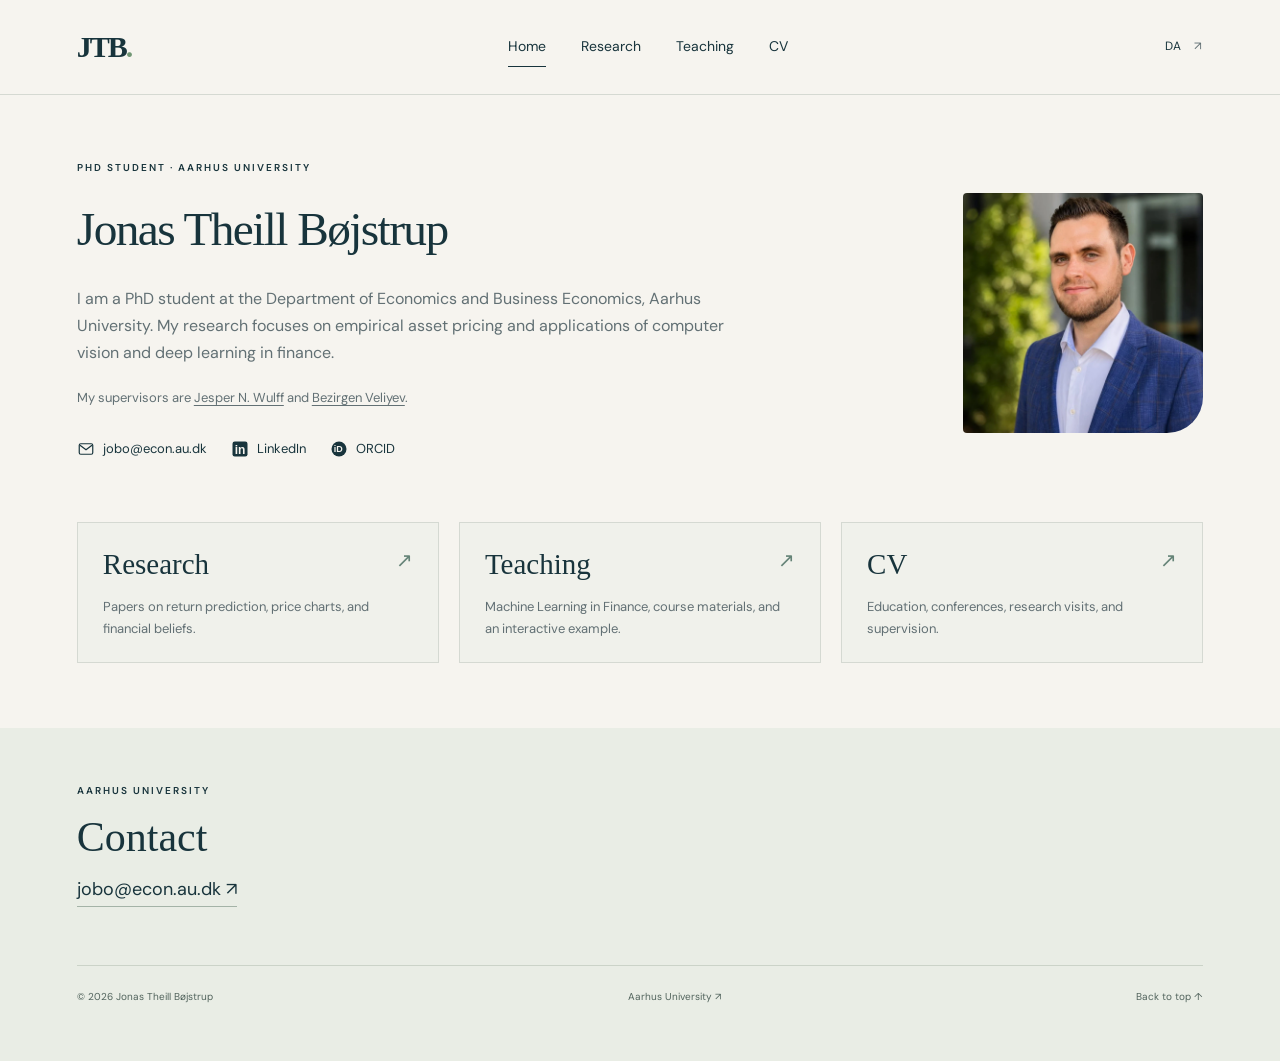
==== index.html @ a71ababf "Place profile links and icons beside homepage email" ====
<!doctype html><html lang="en"><head><meta charset="utf-8"><meta name="viewport" content="width=device-width,initial-scale=1"><title>Home — Jonas Theill Bøjstrup</title><meta name="description" content="Jonas Theill Bøjstrup — PhD student at Aarhus University. Empirical asset pricing, computer vision, and artificial intelligence."><meta name="theme-color" content="#142f38"><meta property="og:title" content="Jonas Theill Bøjstrup · Home"><meta property="og:description" content="Jonas Theill Bøjstrup — PhD student at Aarhus University. Empirical asset pricing, computer vision, and artificial intelligence."><meta property="og:image" content="https://theill95.github.io/assets/portrait.webp"><meta property="og:type" content="website"><link rel="canonical" href="https://theill95.github.io/index.html"><link rel="alternate" hreflang="en" href="https://theill95.github.io/index.html"><link rel="alternate" hreflang="da" href="https://theill95.github.io/da/index.html"><link rel="icon" href="assets/favicon.svg" type="image/svg+xml"><link rel="stylesheet" href="assets/style.css"><script src="assets/site.js" defer></script></head><body id="top"><a class="skip" href="#main">Skip to content</a><header class="header"><a class="wordmark" href="index.html" aria-label="Jonas Theill Bøjstrup, home">JTB<span class="wordmark-dot">.</span></a><nav aria-label="Main navigation"><a class="active" href="index.html">Home</a><a class="" href="research.html">Research</a><a class="" href="teaching.html">Teaching</a><a class="" href="cv.html">CV</a></nav><a class="language" href="da/index.html" lang="da" aria-label="Læs på dansk">DA <span>↗</span></a></header><main id="main"><section class="hero home-hero"><div class="hero-copy"><span class="eyebrow">PhD student · Aarhus University</span><h1 class="person-name">Jonas Theill Bøjstrup</h1><p class="hero-description">I am a PhD student at the Department of Economics and Business Economics, Aarhus University. My research focuses on empirical asset pricing and applications of computer vision and deep learning in finance.</p><p class="home-supervisors">My supervisors are <a class="" href="https://jespernwulff.github.io/">Jesper N. Wulff</a> and <a class="" href="https://sites.google.com/site/bezirgenveliyev/">Bezirgen Veliyev</a>.</p><div class="profile-links" aria-label="Contact and profiles"><a href="mailto:jobo@econ.au.dk"><svg viewBox="0 0 24 24" aria-hidden="true" focusable="false"><rect x="3" y="5" width="18" height="14" rx="2" fill="none" stroke="currentColor" stroke-width="1.6"/><path d="m4 7 8 6 8-6" fill="none" stroke="currentColor" stroke-width="1.6"/></svg><span>jobo@econ.au.dk</span></a><a href="https://www.linkedin.com/in/jonas-theill-b%C3%B8jstrup-bb6993201/"><svg viewBox="0 0 24 24" aria-hidden="true" focusable="false"><rect x="2" y="2" width="20" height="20" rx="3" fill="currentColor"/><text x="5" y="18" fill="#f6f4ef" font-family="Arial,sans-serif" font-size="16" font-weight="bold">in</text></svg><span>LinkedIn</span></a><a href="https://orcid.org/0009-0007-3066-4237"><svg viewBox="0 0 24 24" aria-hidden="true" focusable="false"><circle cx="12" cy="12" r="10" fill="currentColor"/><text x="5" y="16" fill="#f6f4ef" font-family="Arial,sans-serif" font-size="12" font-weight="bold">iD</text></svg><span>ORCID</span></a></div></div><div class="portrait-wrap"><img src="assets/portrait.webp" alt="Jonas Theill Bøjstrup" width="1000" height="1000" fetchpriority="high"></div></section><section class="home-links" aria-label="More about my work"><a class="home-card" href="research.html"><h2>Research<span aria-hidden="true">↗</span></h2><p>Papers on return prediction, price charts, and financial beliefs.</p></a><a class="home-card" href="teaching.html"><h2>Teaching<span aria-hidden="true">↗</span></h2><p>Machine Learning in Finance, course materials, and an interactive example.</p></a><a class="home-card" href="cv.html"><h2>CV<span aria-hidden="true">↗</span></h2><p>Education, conferences, research visits, and supervision.</p></a></section></main><footer><div><span class="eyebrow">Aarhus University</span><h2>Contact</h2><a class="contact-link" href="mailto:jobo@econ.au.dk">jobo@econ.au.dk ↗</a></div><div class="footer-bottom"><span>© 2026 Jonas Theill Bøjstrup</span><div><a class="" href="https://www.au.dk/en/show/person/jobo%40econ.au.dk">Aarhus University ↗</a></div><a href="#top">Back to top ↑</a></div></footer><div id="notice" role="status" aria-live="polite"></div></body></html>
---- assets/style.css ----
@import url('https://fonts.googleapis.com/css2?family=DM+Sans:wght@400;500;600;700&family=Manrope:wght@400;500;600;700&display=swap');
:root{--ink:#18343c;--paper:#f6f4ef;--muted:#627074;--line:#d5d9d2;--accent:#bdd5b1}*{box-sizing:border-box}html{scroll-behavior:smooth;scroll-padding-top:30px}body{margin:0;background:var(--paper);color:var(--ink);font-family:'DM Sans',Arial,sans-serif;font-size:16px;line-height:1.65}a{color:inherit;text-decoration:none}button{font:inherit;color:inherit;cursor:pointer}a,button{touch-action:manipulation}a:focus-visible,button:focus-visible{outline:3px solid #9b642e;outline-offset:6px}a:hover{text-decoration:underline;text-underline-offset:5px}.header{max-width:1440px;margin:auto;padding:27px 6%;display:flex;align-items:center;justify-content:space-between;border-bottom:1px solid var(--line)}.wordmark{font:bold 30px Georgia;letter-spacing:-2px}.wordmark-dot{color:#719674}.header nav{display:flex;gap:35px;font-size:14px}.header nav a{padding:8px 0}.header nav .active{border-bottom:1px solid var(--ink)}.language{font-size:12px;letter-spacing:1px}.language span{margin-left:8px;color:var(--muted)}main{max-width:1440px;margin:auto}.hero{padding:65px 6% 70px;display:grid;grid-template-columns:1.1fr 1fr;gap:7%;align-items:center}.eyebrow{text-transform:uppercase;letter-spacing:2px;font-size:10px;font-weight:600;display:block}.dot{display:inline-block;width:6px;height:6px;background:#799679;border-radius:50%;margin:0 8px 1px 0}h1,h2,h3,p{margin-top:0}h1,h2{font-weight:400}h1{font-family:Georgia,serif;font-size:clamp(54px,6.2vw,89px);line-height:1.05;letter-spacing:-4px;margin:25px 0 29px}h1 em,h2 em{font-weight:400}h1 em{color:#658477}.hero-lead{font-size:23px;line-height:1.4;letter-spacing:-.5px;margin-bottom:20px}.hero-description{font-size:14px;color:var(--muted);max-width:390px;line-height:1.8}.hero-actions{display:flex;gap:26px;align-items:center;margin-top:30px}.button{display:inline-flex;align-items:center;justify-content:center;background:var(--ink);color:white;padding:13px 22px;font-size:12px;border:1px solid var(--ink);transition:background .2s}.button:hover{background:#33535b;text-decoration:none}.quiet-link{font-size:12px;border-bottom:1px solid var(--ink);padding-bottom:3px}.portrait-wrap{position:relative}.portrait-wrap img{display:block;width:100%;height:540px;object-fit:cover;object-position:52% center;border-radius:2px 2px 100px 2px}.portrait-caption{display:flex;justify-content:space-between;font-size:9px;text-transform:uppercase;letter-spacing:1.6px;margin-top:16px;color:var(--muted)}.discipline-band{border-top:1px solid var(--line);border-bottom:1px solid var(--line);margin:0 6%;padding:23px 0;display:flex;justify-content:space-between;gap:15px;text-transform:uppercase;letter-spacing:1.5px;font-size:10px}.discipline-band span+span:before{content:'·';margin-right:30px;color:#6f8e76}.section{padding:80px 6%}.section-heading{display:grid;grid-template-columns:1fr 2fr 1.25fr;gap:35px;align-items:start;margin-bottom:48px}.section-heading .eyebrow{padding-top:12px}.section-title{font:42px/1.15 Georgia;letter-spacing:-1.2px}.section-heading p{font-size:13px;color:var(--muted);padding-top:10px}.paper{display:grid;grid-template-columns:15% 1fr;gap:25px;border-top:1px solid var(--line);padding:35px 0 39px}.paper-number{font:italic 27px Georgia;color:#8b9b8b}.paper h2{font:32px/1.2 Georgia;letter-spacing:-.5px;max-width:770px;margin:13px 0}.subtitle{display:block;font-size:23px;margin-top:6px;letter-spacing:0}.authors{font-size:12px;color:var(--muted);margin:0 0 16px}.paper-summary{max-width:660px;font-size:14px;line-height:1.8;margin-bottom:20px}.paper-links{display:flex;align-items:center;gap:25px;font-size:11px;flex-wrap:wrap}.paper-links a{border-bottom:1px solid var(--line);padding-bottom:3px}.text-button{border:0;background:none;padding:0;font-size:11px;text-decoration:underline;text-underline-offset:4px}.status{color:var(--muted)}.teaching-feature{background:var(--ink);color:var(--paper);margin:0 6%;padding:60px;display:grid;grid-template-columns:1.2fr 1fr;gap:70px}.teaching-feature h2{font:46px/1.15 Georgia;letter-spacing:-1px;margin:22px 0}.teaching-feature p{font-size:14px;color:#c8d0ce;max-width:410px}.light{background:var(--accent);border-color:var(--accent);color:var(--ink);margin-top:12px}.light:hover{background:#d0e1c6}.course-art{border:1px solid #58716c;display:flex;flex-direction:column;justify-content:space-between;padding:28px;background:linear-gradient(145deg,#28464d,#18343c)}.course-art .mono{font:16px monospace;color:#bdd5b1}.course-art p{font:46px/1.12 Georgia;margin:25px 0;color:#edf0e8;letter-spacing:1px}.course-art em{color:var(--accent)}.art-caption{font-size:8px;letter-spacing:1.5px}.about-strip{margin:0 6%;padding:80px 0;display:grid;grid-template-columns:1fr 3fr;gap:35px}.about-strip h2{font:36px/1.2 Georgia}.about-strip p{font-size:14px;max-width:650px;color:var(--muted)}.about-strip p a{text-decoration:underline}.about-strip .eyebrow{padding-top:8px}footer{background:#e9ede5;padding:55px max(6%,calc((100vw - 1267px)/2));}footer h2{font:42px Georgia;margin:14px 0}.contact-link{font-size:18px;border-bottom:1px solid #a4b3a7;padding-bottom:5px}.footer-bottom{display:flex;justify-content:space-between;gap:25px;border-top:1px solid #cbd3c8;margin-top:60px;padding-top:23px;font-size:10px;color:#51635c}.footer-bottom div{display:flex;gap:24px}.page-intro{padding:75px 6% 45px}.page-intro h1{font-size:68px;max-width:1000px}.page-intro p{max-width:660px;color:var(--muted);font-size:17px}.research-list{padding-top:10px}.course-detail{margin:0 6%;padding:40px 0 65px;border-top:1px solid var(--line)}.course-detail h2{font:40px Georgia;margin:18px 0}.course-detail>p{max-width:720px}.course-items{display:grid;grid-template-columns:repeat(3,1fr);gap:40px;margin:40px 0}.course-items span{font:italic 25px Georgia;color:#839782}.course-items h3{font-size:17px;margin:12px 0}.course-items p{font-size:13px;color:var(--muted)}.cv-section{margin:0 6%;padding:35px 0;border-top:1px solid var(--line)}.cv-section>h2{font:32px Georgia;margin-bottom:30px}.cv-row{display:grid;grid-template-columns:23% 1fr;gap:30px;margin-bottom:25px}.cv-date{font-size:13px}.cv-date small{display:block;color:var(--muted);font-size:11px}.cv-row h3{font-weight:500;font-size:16px;margin-bottom:3px}.cv-row p,.supervisors{font-size:13px;color:var(--muted)}.supervisors a{text-decoration:underline}.cv-section .paper h2{font-size:24px}.cv-section .paper .subtitle{font-size:19px}.cv-section .paper{grid-template-columns:8% 1fr}.cv-section .paper-summary{display:none}.skip{position:absolute;top:-100px;left:15px;background:white;padding:10px;z-index:10}.skip:focus{top:10px}#notice{position:fixed;bottom:25px;left:50%;transform:translateX(-50%);background:var(--ink);color:white;padding:10px 20px;opacity:0;pointer-events:none;font-size:13px}#notice.show{opacity:1}
@media(min-width:1500px){.portrait-wrap img{height:570px}}@media(max-width:850px){.hero{gap:5%;padding-top:45px}h1{font-size:60px}.portrait-wrap img{height:480px}.hero-lead{font-size:20px}.discipline-band{flex-wrap:wrap;justify-content:flex-start;gap:16px 25px}.discipline-band span+span:before{display:none}.section-heading{grid-template-columns:1fr 2fr}.section-heading>p{grid-column:2}.section-heading{gap:10px 25px}.teaching-feature{padding:35px;gap:30px}.teaching-feature h2{font-size:36px}.course-art p{font-size:36px}.footer-bottom{flex-wrap:wrap}}
@media(max-width:600px){.header{padding:18px 6%;flex-wrap:wrap;gap:14px}.header nav{gap:19px;font-size:12px;order:3;width:100%;justify-content:space-between}.wordmark{font-size:26px}.hero{grid-template-columns:1fr;padding-top:32px;gap:35px}.hero h1{font-size:66px;margin:22px 0}.hero-lead br{display:block}.hero-lead{max-width:300px}.hero-lead br:after{content:' '}.hero-description{max-width:100%}.portrait-wrap img{height:auto;aspect-ratio:1.04;object-position:center}.hero-actions{gap:20px}.section{padding:50px 6%}.section-heading{display:block;margin-bottom:28px}.section-title{font-size:36px;margin:18px 0}.section-heading p{max-width:320px}.paper{grid-template-columns:30px 1fr;gap:13px;padding:28px 0}.paper h2{font-size:27px}.subtitle{font-size:20px}.paper-number{font-size:20px}.paper-links{gap:16px}.teaching-feature{grid-template-columns:1fr;padding:30px;gap:30px}.course-art{min-height:230px}.course-art p{font-size:36px}.about-strip{display:block;padding:50px 0}.about-strip h2{font-size:30px;margin-top:20px}.page-intro{padding-top:40px}.page-intro h1{font-size:49px;letter-spacing:-2px}.page-intro p{font-size:15px}.course-detail h2{font-size:32px}.course-items{grid-template-columns:1fr;gap:15px}.cv-row{grid-template-columns:1fr;gap:5px;margin-bottom:26px}.cv-date small{display:inline;margin-left:10px}.footer-bottom div{flex-wrap:wrap;gap:18px}footer h2{font-size:34px}.cv-section .paper{grid-template-columns:25px 1fr}.eyebrow{letter-spacing:1.3px}footer{padding-top:40px}.hero-lead{line-height:1.6}.hero-lead br{display:block}.hero-lead{max-width:100%}.hero-lead br{display:block}}
@media(prefers-reduced-motion:reduce){html{scroll-behavior:auto}*{transition:none!important}}@media print{body{background:white;font-size:10pt;color:black}.header,.hero-actions,footer,.paper-links,.skip,#notice{display:none}.page-intro{padding:0}.page-intro h1{font-size:32pt;letter-spacing:-1px}.cv-section{margin:0;padding:12px 0}.cv-row,.paper{break-inside:avoid}.cv-section>h2{font-size:18pt}.cv-row{margin-bottom:12px}.cv-intro p{font-size:10pt}.cv-section .paper{padding:12px 0}.page-intro em{color:black}}


/* Compact portrait and course material, October revision. */
.hero{grid-template-columns:minmax(0,1fr) 280px;gap:60px;padding-top:50px;padding-bottom:50px;max-width:1200px}
.portrait-wrap{width:280px;justify-self:end}.portrait-wrap img{width:280px;height:280px;border-radius:4px 4px 36px 4px}.portrait-caption{font-size:8px;letter-spacing:.8px}
.hero h1{font-size:clamp(48px,5vw,70px);letter-spacing:-2px}.hero-description{max-width:530px;font-size:17px;line-height:1.7}
.teaching-feature{display:block;padding:42px;background:#e9ede5;color:var(--ink)}.teaching-feature>div:first-child{max-width:760px}.teaching-feature h2{font-size:36px}.teaching-feature p{color:var(--muted);max-width:670px}.teaching-feature .light{background:var(--ink);color:white;border-color:var(--ink)}
.course-demo{margin-top:35px;padding-top:30px;border-top:1px solid var(--line);min-width:0}.course-demo h3{font:28px Georgia;margin:12px 0}.course-demo>p{font-size:14px;max-width:700px}.course-demo iframe{display:block;width:100%;height:460px;border:1px solid var(--line);background:white;border-radius:4px;margin:20px 0 14px}.course-demo>a{font-size:12px;text-decoration:underline;text-underline-offset:4px}
.page-intro h1{font-size:60px;letter-spacing:-2px}.page-intro{padding-top:50px}
@media(max-width:850px){.hero{gap:30px;grid-template-columns:minmax(0,1fr) 220px}.portrait-wrap,.portrait-wrap img{width:220px}.portrait-wrap img{height:220px}.hero h1{font-size:48px}.hero-description{font-size:15px}.portrait-caption{display:none}.course-demo iframe{height:390px}}
@media(max-width:600px){.hero{grid-template-columns:1fr;gap:25px}.portrait-wrap{justify-self:start}.portrait-wrap,.portrait-wrap img{width:180px}.portrait-wrap img{height:180px}.hero h1{font-size:48px}.teaching-feature{padding:24px}.teaching-feature h2{font-size:30px}.course-demo iframe{height:390px}.page-intro h1{font-size:46px}}

/* Short homepage with clear destinations. */
.home-hero{max-width:1440px;grid-template-columns:minmax(0,1fr) 240px;gap:50px;padding-top:65px;padding-bottom:55px}.home-hero .portrait-wrap,.home-hero .portrait-wrap img{width:240px}.home-hero .portrait-wrap img{height:240px}
.hero .person-name,.page-intro .person-name{font-size:clamp(30px,3.7vw,54px);letter-spacing:-1.6px;white-space:nowrap;font-style:normal;line-height:1.15}.home-hero .hero-description{font-size:16px;max-width:680px;margin-bottom:20px}.home-supervisors{font-size:13px;line-height:1.7;color:var(--muted);margin-bottom:22px}.home-supervisors a{text-decoration:underline;text-underline-offset:3px}
.home-links{display:grid;grid-template-columns:repeat(3,minmax(0,1fr));gap:20px;padding:0 6% 65px}.home-card{display:block;border:1px solid var(--line);padding:25px 25px 22px;background:#f0f1eb;transition:background .18s,border-color .18s}.home-card:hover{background:#e7ede1;border-color:#849984;text-decoration:none}.home-card h2{font:29px Georgia;display:flex;justify-content:space-between;gap:10px;margin:0 0 15px}.home-card h2 span{font:20px Arial;color:#658477}.home-card p{font-size:13px;line-height:1.7;color:var(--muted);margin:0}.paper h2 a:hover{color:#658477}.course-demo iframe{height:720px}
@media(max-width:1000px){.home-hero{grid-template-columns:minmax(0,1fr) 180px;gap:28px}.home-hero .portrait-wrap,.home-hero .portrait-wrap img{width:180px}.home-hero .portrait-wrap img{height:180px}.hero .person-name{font-size:clamp(28px,4vw,40px)}}
@media(max-width:850px){.home-links{gap:12px}.home-card{padding:20px}.home-card h2{font-size:25px}.course-demo iframe{height:1100px}}
@media(max-width:600px){.home-hero{grid-template-columns:1fr;padding-top:35px;gap:28px;padding-bottom:35px}.hero .person-name,.page-intro .person-name{font-size:clamp(23px,6.1vw,36px);letter-spacing:-.6px}.home-links{grid-template-columns:1fr;padding-bottom:40px}.home-card{padding:22px}.home-card h2{font-size:28px}.home-hero .hero-description{font-size:15px}.course-demo iframe{height:1140px}}

.profile-links{display:flex;flex-wrap:wrap;gap:8px 24px;margin-top:20px}.profile-links a{display:inline-flex;align-items:center;gap:8px;font-size:13px;min-height:36px}.profile-links svg{width:18px;height:18px;flex-shrink:0}.profile-links a:hover{color:#526f60;text-decoration:none}.profile-links a:hover span{text-decoration:underline;text-underline-offset:4px}@media(max-width:600px){.profile-links{gap:6px 18px}}
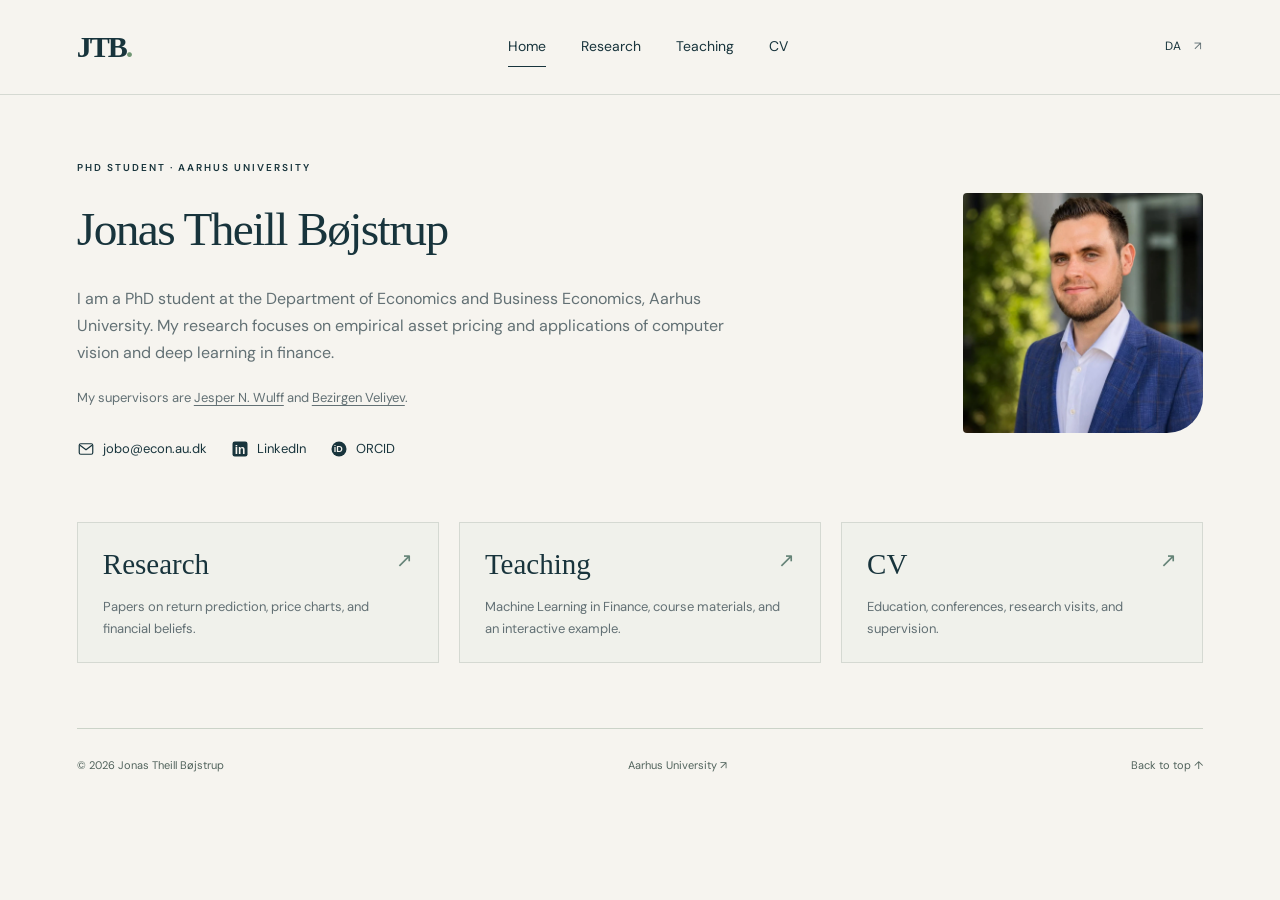
==== commit a3ad099e: "Replace large contact section with compact footer" ====
--- a/index.html
+++ b/index.html
@@ -1 +1 @@
-<!doctype html><html lang="en"><head><meta charset="utf-8"><meta name="viewport" content="width=device-width,initial-scale=1"><title>Home — Jonas Theill Bøjstrup</title><meta name="description" content="Jonas Theill Bøjstrup — PhD student at Aarhus University. Empirical asset pricing, computer vision, and artificial intelligence."><meta name="theme-color" content="#142f38"><meta property="og:title" content="Jonas Theill Bøjstrup · Home"><meta property="og:description" content="Jonas Theill Bøjstrup — PhD student at Aarhus University. Empirical asset pricing, computer vision, and artificial intelligence."><meta property="og:image" content="https://theill95.github.io/assets/portrait.webp"><meta property="og:type" content="website"><link rel="canonical" href="https://theill95.github.io/index.html"><link rel="alternate" hreflang="en" href="https://theill95.github.io/index.html"><link rel="alternate" hreflang="da" href="https://theill95.github.io/da/index.html"><link rel="icon" href="assets/favicon.svg" type="image/svg+xml"><link rel="stylesheet" href="assets/style.css"><script src="assets/site.js" defer></script></head><body id="top"><a class="skip" href="#main">Skip to content</a><header class="header"><a class="wordmark" href="index.html" aria-label="Jonas Theill Bøjstrup, home">JTB<span class="wordmark-dot">.</span></a><nav aria-label="Main navigation"><a class="active" href="index.html">Home</a><a class="" href="research.html">Research</a><a class="" href="teaching.html">Teaching</a><a class="" href="cv.html">CV</a></nav><a class="language" href="da/index.html" lang="da" aria-label="Læs på dansk">DA <span>↗</span></a></header><main id="main"><section class="hero home-hero"><div class="hero-copy"><span class="eyebrow">PhD student · Aarhus University</span><h1 class="person-name">Jonas Theill Bøjstrup</h1><p class="hero-description">I am a PhD student at the Department of Economics and Business Economics, Aarhus University. My research focuses on empirical asset pricing and applications of computer vision and deep learning in finance.</p><p class="home-supervisors">My supervisors are <a class="" href="https://jespernwulff.github.io/">Jesper N. Wulff</a> and <a class="" href="https://sites.google.com/site/bezirgenveliyev/">Bezirgen Veliyev</a>.</p><div class="profile-links" aria-label="Contact and profiles"><a href="mailto:jobo@econ.au.dk"><svg viewBox="0 0 24 24" aria-hidden="true" focusable="false"><rect x="3" y="5" width="18" height="14" rx="2" fill="none" stroke="currentColor" stroke-width="1.6"/><path d="m4 7 8 6 8-6" fill="none" stroke="currentColor" stroke-width="1.6"/></svg><span>jobo@econ.au.dk</span></a><a href="https://www.linkedin.com/in/jonas-theill-b%C3%B8jstrup-bb6993201/"><svg viewBox="0 0 24 24" aria-hidden="true" focusable="false"><rect x="2" y="2" width="20" height="20" rx="3" fill="currentColor"/><text x="5" y="18" fill="#f6f4ef" font-family="Arial,sans-serif" font-size="16" font-weight="bold">in</text></svg><span>LinkedIn</span></a><a href="https://orcid.org/0009-0007-3066-4237"><svg viewBox="0 0 24 24" aria-hidden="true" focusable="false"><circle cx="12" cy="12" r="10" fill="currentColor"/><text x="5" y="16" fill="#f6f4ef" font-family="Arial,sans-serif" font-size="12" font-weight="bold">iD</text></svg><span>ORCID</span></a></div></div><div class="portrait-wrap"><img src="assets/portrait.webp" alt="Jonas Theill Bøjstrup" width="1000" height="1000" fetchpriority="high"></div></section><section class="home-links" aria-label="More about my work"><a class="home-card" href="research.html"><h2>Research<span aria-hidden="true">↗</span></h2><p>Papers on return prediction, price charts, and financial beliefs.</p></a><a class="home-card" href="teaching.html"><h2>Teaching<span aria-hidden="true">↗</span></h2><p>Machine Learning in Finance, course materials, and an interactive example.</p></a><a class="home-card" href="cv.html"><h2>CV<span aria-hidden="true">↗</span></h2><p>Education, conferences, research visits, and supervision.</p></a></section></main><footer><div><span class="eyebrow">Aarhus University</span><h2>Contact</h2><a class="contact-link" href="mailto:jobo@econ.au.dk">jobo@econ.au.dk ↗</a></div><div class="footer-bottom"><span>© 2026 Jonas Theill Bøjstrup</span><div><a class="" href="https://www.au.dk/en/show/person/jobo%40econ.au.dk">Aarhus University ↗</a></div><a href="#top">Back to top ↑</a></div></footer><div id="notice" role="status" aria-live="polite"></div></body></html>+<!doctype html><html lang="en"><head><meta charset="utf-8"><meta name="viewport" content="width=device-width,initial-scale=1"><title>Home — Jonas Theill Bøjstrup</title><meta name="description" content="Jonas Theill Bøjstrup — PhD student at Aarhus University. Empirical asset pricing, computer vision, and artificial intelligence."><meta name="theme-color" content="#142f38"><meta property="og:title" content="Jonas Theill Bøjstrup · Home"><meta property="og:description" content="Jonas Theill Bøjstrup — PhD student at Aarhus University. Empirical asset pricing, computer vision, and artificial intelligence."><meta property="og:image" content="https://theill95.github.io/assets/portrait.webp"><meta property="og:type" content="website"><link rel="canonical" href="https://theill95.github.io/index.html"><link rel="alternate" hreflang="en" href="https://theill95.github.io/index.html"><link rel="alternate" hreflang="da" href="https://theill95.github.io/da/index.html"><link rel="icon" href="assets/favicon.svg" type="image/svg+xml"><link rel="stylesheet" href="assets/style.css?v=20261013-footer"><script src="assets/site.js" defer></script></head><body id="top"><a class="skip" href="#main">Skip to content</a><header class="header"><a class="wordmark" href="index.html" aria-label="Jonas Theill Bøjstrup, home">JTB<span class="wordmark-dot">.</span></a><nav aria-label="Main navigation"><a class="active" href="index.html">Home</a><a class="" href="research.html">Research</a><a class="" href="teaching.html">Teaching</a><a class="" href="cv.html">CV</a></nav><a class="language" href="da/index.html" lang="da" aria-label="Læs på dansk">DA <span>↗</span></a></header><main id="main"><section class="hero home-hero"><div class="hero-copy"><span class="eyebrow">PhD student · Aarhus University</span><h1 class="person-name">Jonas Theill Bøjstrup</h1><p class="hero-description">I am a PhD student at the Department of Economics and Business Economics, Aarhus University. My research focuses on empirical asset pricing and applications of computer vision and deep learning in finance.</p><p class="home-supervisors">My supervisors are <a class="" href="https://jespernwulff.github.io/">Jesper N. Wulff</a> and <a class="" href="https://sites.google.com/site/bezirgenveliyev/">Bezirgen Veliyev</a>.</p><div class="profile-links" aria-label="Contact and profiles"><a href="mailto:jobo@econ.au.dk"><svg width="18" height="18" viewBox="0 0 24 24" aria-hidden="true" focusable="false"><rect x="3" y="5" width="18" height="14" rx="2" fill="none" stroke="currentColor" stroke-width="1.6"/><path d="m4 7 8 6 8-6" fill="none" stroke="currentColor" stroke-width="1.6"/></svg><span>jobo@econ.au.dk</span></a><a href="https://www.linkedin.com/in/jonas-theill-b%C3%B8jstrup-bb6993201/"><svg width="18" height="18" viewBox="0 0 24 24" aria-hidden="true" focusable="false"><rect x="2" y="2" width="20" height="20" rx="3" fill="currentColor"/><text x="5" y="18" fill="#f6f4ef" font-family="Arial,sans-serif" font-size="16" font-weight="bold">in</text></svg><span>LinkedIn</span></a><a href="https://orcid.org/0009-0007-3066-4237"><svg width="18" height="18" viewBox="0 0 24 24" aria-hidden="true" focusable="false"><circle cx="12" cy="12" r="10" fill="currentColor"/><text x="5" y="16" fill="#f6f4ef" font-family="Arial,sans-serif" font-size="12" font-weight="bold">iD</text></svg><span>ORCID</span></a></div></div><div class="portrait-wrap"><img src="assets/portrait.webp" alt="Jonas Theill Bøjstrup" width="1000" height="1000" fetchpriority="high"></div></section><section class="home-links" aria-label="More about my work"><a class="home-card" href="research.html"><h2>Research<span aria-hidden="true">↗</span></h2><p>Papers on return prediction, price charts, and financial beliefs.</p></a><a class="home-card" href="teaching.html"><h2>Teaching<span aria-hidden="true">↗</span></h2><p>Machine Learning in Finance, course materials, and an interactive example.</p></a><a class="home-card" href="cv.html"><h2>CV<span aria-hidden="true">↗</span></h2><p>Education, conferences, research visits, and supervision.</p></a></section></main><footer class="compact-footer"><div class="footer-bottom"><span>© 2026 Jonas Theill Bøjstrup</span><div><a class="" href="https://www.au.dk/en/show/person/jobo%40econ.au.dk">Aarhus University ↗</a></div><a href="#top">Back to top ↑</a></div></footer><div id="notice" role="status" aria-live="polite"></div></body></html>
--- a/assets/style.css
+++ b/assets/style.css
@@ -24,3 +24,5 @@
 @media(max-width:600px){.home-hero{grid-template-columns:1fr;padding-top:35px;gap:28px;padding-bottom:35px}.hero .person-name,.page-intro .person-name{font-size:clamp(23px,6.1vw,36px);letter-spacing:-.6px}.home-links{grid-template-columns:1fr;padding-bottom:40px}.home-card{padding:22px}.home-card h2{font-size:28px}.home-hero .hero-description{font-size:15px}.course-demo iframe{height:1140px}}
 
 .profile-links{display:flex;flex-wrap:wrap;gap:8px 24px;margin-top:20px}.profile-links a{display:inline-flex;align-items:center;gap:8px;font-size:13px;min-height:36px}.profile-links svg{width:18px;height:18px;flex-shrink:0}.profile-links a:hover{color:#526f60;text-decoration:none}.profile-links a:hover span{text-decoration:underline;text-underline-offset:4px}@media(max-width:600px){.profile-links{gap:6px 18px}}
+
+footer.compact-footer{padding:0 max(6%,calc((100vw - 1267px)/2));background:transparent}.compact-footer .footer-bottom{margin-top:0;padding:22px 0 26px;font-size:11px;align-items:center}.compact-footer .footer-bottom a{display:inline-flex;align-items:center;min-height:28px}@media(max-width:600px){.compact-footer .footer-bottom{gap:10px 20px}.compact-footer .footer-bottom>span{width:100%}.compact-footer .footer-bottom>div{gap:8px 18px;flex-wrap:wrap}}
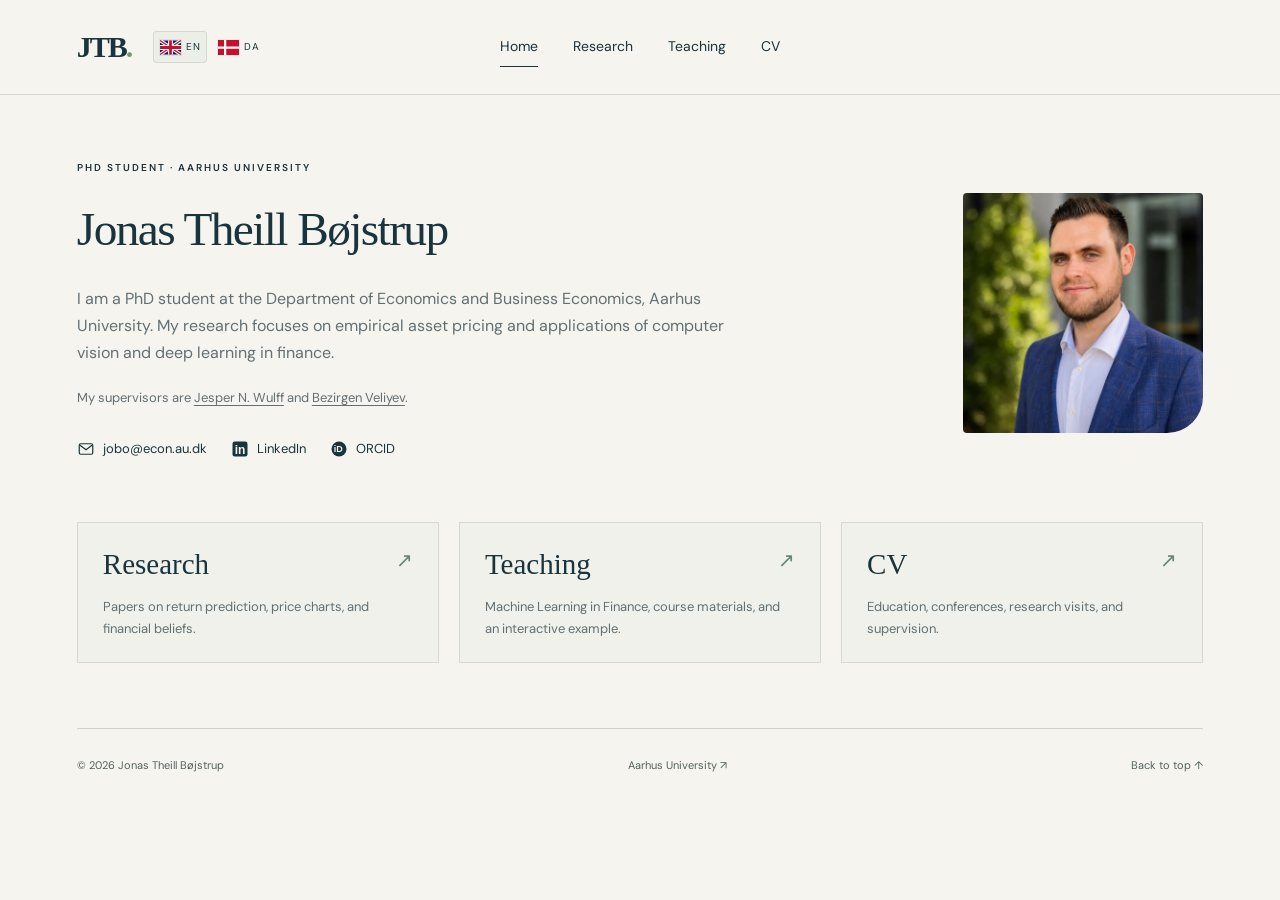
==== commit c2c1f99a: "Unify navigation underlines and add flag language selector" ====
--- a/index.html
+++ b/index.html
@@ -1 +1 @@
-<!doctype html><html lang="en"><head><meta charset="utf-8"><meta name="viewport" content="width=device-width,initial-scale=1"><title>Home — Jonas Theill Bøjstrup</title><meta name="description" content="Jonas Theill Bøjstrup — PhD student at Aarhus University. Empirical asset pricing, computer vision, and artificial intelligence."><meta name="theme-color" content="#142f38"><meta property="og:title" content="Jonas Theill Bøjstrup · Home"><meta property="og:description" content="Jonas Theill Bøjstrup — PhD student at Aarhus University. Empirical asset pricing, computer vision, and artificial intelligence."><meta property="og:image" content="https://theill95.github.io/assets/portrait.webp"><meta property="og:type" content="website"><link rel="canonical" href="https://theill95.github.io/index.html"><link rel="alternate" hreflang="en" href="https://theill95.github.io/index.html"><link rel="alternate" hreflang="da" href="https://theill95.github.io/da/index.html"><link rel="icon" href="assets/favicon.svg" type="image/svg+xml"><link rel="stylesheet" href="assets/style.css?v=20261013-footer"><script src="assets/site.js" defer></script></head><body id="top"><a class="skip" href="#main">Skip to content</a><header class="header"><a class="wordmark" href="index.html" aria-label="Jonas Theill Bøjstrup, home">JTB<span class="wordmark-dot">.</span></a><nav aria-label="Main navigation"><a class="active" href="index.html">Home</a><a class="" href="research.html">Research</a><a class="" href="teaching.html">Teaching</a><a class="" href="cv.html">CV</a></nav><a class="language" href="da/index.html" lang="da" aria-label="Læs på dansk">DA <span>↗</span></a></header><main id="main"><section class="hero home-hero"><div class="hero-copy"><span class="eyebrow">PhD student · Aarhus University</span><h1 class="person-name">Jonas Theill Bøjstrup</h1><p class="hero-description">I am a PhD student at the Department of Economics and Business Economics, Aarhus University. My research focuses on empirical asset pricing and applications of computer vision and deep learning in finance.</p><p class="home-supervisors">My supervisors are <a class="" href="https://jespernwulff.github.io/">Jesper N. Wulff</a> and <a class="" href="https://sites.google.com/site/bezirgenveliyev/">Bezirgen Veliyev</a>.</p><div class="profile-links" aria-label="Contact and profiles"><a href="mailto:jobo@econ.au.dk"><svg width="18" height="18" viewBox="0 0 24 24" aria-hidden="true" focusable="false"><rect x="3" y="5" width="18" height="14" rx="2" fill="none" stroke="currentColor" stroke-width="1.6"/><path d="m4 7 8 6 8-6" fill="none" stroke="currentColor" stroke-width="1.6"/></svg><span>jobo@econ.au.dk</span></a><a href="https://www.linkedin.com/in/jonas-theill-b%C3%B8jstrup-bb6993201/"><svg width="18" height="18" viewBox="0 0 24 24" aria-hidden="true" focusable="false"><rect x="2" y="2" width="20" height="20" rx="3" fill="currentColor"/><text x="5" y="18" fill="#f6f4ef" font-family="Arial,sans-serif" font-size="16" font-weight="bold">in</text></svg><span>LinkedIn</span></a><a href="https://orcid.org/0009-0007-3066-4237"><svg width="18" height="18" viewBox="0 0 24 24" aria-hidden="true" focusable="false"><circle cx="12" cy="12" r="10" fill="currentColor"/><text x="5" y="16" fill="#f6f4ef" font-family="Arial,sans-serif" font-size="12" font-weight="bold">iD</text></svg><span>ORCID</span></a></div></div><div class="portrait-wrap"><img src="assets/portrait.webp" alt="Jonas Theill Bøjstrup" width="1000" height="1000" fetchpriority="high"></div></section><section class="home-links" aria-label="More about my work"><a class="home-card" href="research.html"><h2>Research<span aria-hidden="true">↗</span></h2><p>Papers on return prediction, price charts, and financial beliefs.</p></a><a class="home-card" href="teaching.html"><h2>Teaching<span aria-hidden="true">↗</span></h2><p>Machine Learning in Finance, course materials, and an interactive example.</p></a><a class="home-card" href="cv.html"><h2>CV<span aria-hidden="true">↗</span></h2><p>Education, conferences, research visits, and supervision.</p></a></section></main><footer class="compact-footer"><div class="footer-bottom"><span>© 2026 Jonas Theill Bøjstrup</span><div><a class="" href="https://www.au.dk/en/show/person/jobo%40econ.au.dk">Aarhus University ↗</a></div><a href="#top">Back to top ↑</a></div></footer><div id="notice" role="status" aria-live="polite"></div></body></html>+<!doctype html><html lang="en"><head><meta charset="utf-8"><meta name="viewport" content="width=device-width,initial-scale=1"><title>Home — Jonas Theill Bøjstrup</title><meta name="description" content="Jonas Theill Bøjstrup — PhD student at Aarhus University. Empirical asset pricing, computer vision, and artificial intelligence."><meta name="theme-color" content="#142f38"><meta property="og:title" content="Jonas Theill Bøjstrup · Home"><meta property="og:description" content="Jonas Theill Bøjstrup — PhD student at Aarhus University. Empirical asset pricing, computer vision, and artificial intelligence."><meta property="og:image" content="https://theill95.github.io/assets/portrait.webp"><meta property="og:type" content="website"><link rel="canonical" href="https://theill95.github.io/index.html"><link rel="alternate" hreflang="en" href="https://theill95.github.io/index.html"><link rel="alternate" hreflang="da" href="https://theill95.github.io/da/index.html"><link rel="icon" href="assets/favicon.svg" type="image/svg+xml"><link rel="stylesheet" href="assets/style.css?v=20261013-nav"><script src="assets/site.js" defer></script></head><body id="top"><a class="skip" href="#main">Skip to content</a><header class="header"><div class="header-left"><a class="wordmark" href="index.html" aria-label="Jonas Theill Bøjstrup, home">JTB<span class="wordmark-dot">.</span></a><div class="language-switch" aria-label="Language"><a class="language-option selected" href="index.html" lang="en" hreflang="en" aria-label="Read in English" aria-current="true"><svg viewBox="0 0 30 20" width="21" height="15" aria-hidden="true" focusable="false"><path fill="#012169" d="M0 0h30v20H0z"/><path stroke="#fff" stroke-width="5" d="m0 0 30 20M30 0 0 20"/><path stroke="#c8102e" stroke-width="2" d="m0 0 30 20M30 0 0 20"/><path stroke="#fff" stroke-width="7" d="M15 0v20M0 10h30"/><path stroke="#c8102e" stroke-width="4" d="M15 0v20M0 10h30"/></svg><span>EN</span></a><a class="language-option" href="da/index.html" lang="da" hreflang="da" aria-label="Læs på dansk"><svg viewBox="0 0 28 20" width="21" height="15" aria-hidden="true" focusable="false"><path fill="#c8102e" d="M0 0h28v20H0z"/><path fill="#fff" d="M8 0h3v20H8zM0 8.5h28v3H0z"/></svg><span>DA</span></a></div></div><nav aria-label="Main navigation"><a href="index.html" class="active" aria-current="page">Home</a><a href="research.html">Research</a><a href="teaching.html">Teaching</a><a href="cv.html">CV</a></nav></header><main id="main"><section class="hero home-hero"><div class="hero-copy"><span class="eyebrow">PhD student · Aarhus University</span><h1 class="person-name">Jonas Theill Bøjstrup</h1><p class="hero-description">I am a PhD student at the Department of Economics and Business Economics, Aarhus University. My research focuses on empirical asset pricing and applications of computer vision and deep learning in finance.</p><p class="home-supervisors">My supervisors are <a class="" href="https://jespernwulff.github.io/">Jesper N. Wulff</a> and <a class="" href="https://sites.google.com/site/bezirgenveliyev/">Bezirgen Veliyev</a>.</p><div class="profile-links" aria-label="Contact and profiles"><a href="mailto:jobo@econ.au.dk"><svg width="18" height="18" viewBox="0 0 24 24" aria-hidden="true" focusable="false"><rect x="3" y="5" width="18" height="14" rx="2" fill="none" stroke="currentColor" stroke-width="1.6"/><path d="m4 7 8 6 8-6" fill="none" stroke="currentColor" stroke-width="1.6"/></svg><span>jobo@econ.au.dk</span></a><a href="https://www.linkedin.com/in/jonas-theill-b%C3%B8jstrup-bb6993201/"><svg width="18" height="18" viewBox="0 0 24 24" aria-hidden="true" focusable="false"><rect x="2" y="2" width="20" height="20" rx="3" fill="currentColor"/><text x="5" y="18" fill="#f6f4ef" font-family="Arial,sans-serif" font-size="16" font-weight="bold">in</text></svg><span>LinkedIn</span></a><a href="https://orcid.org/0009-0007-3066-4237"><svg width="18" height="18" viewBox="0 0 24 24" aria-hidden="true" focusable="false"><circle cx="12" cy="12" r="10" fill="currentColor"/><text x="5" y="16" fill="#f6f4ef" font-family="Arial,sans-serif" font-size="12" font-weight="bold">iD</text></svg><span>ORCID</span></a></div></div><div class="portrait-wrap"><img src="assets/portrait.webp" alt="Jonas Theill Bøjstrup" width="1000" height="1000" fetchpriority="high"></div></section><section class="home-links" aria-label="More about my work"><a class="home-card" href="research.html"><h2>Research<span aria-hidden="true">↗</span></h2><p>Papers on return prediction, price charts, and financial beliefs.</p></a><a class="home-card" href="teaching.html"><h2>Teaching<span aria-hidden="true">↗</span></h2><p>Machine Learning in Finance, course materials, and an interactive example.</p></a><a class="home-card" href="cv.html"><h2>CV<span aria-hidden="true">↗</span></h2><p>Education, conferences, research visits, and supervision.</p></a></section></main><footer class="compact-footer"><div class="footer-bottom"><span>© 2026 Jonas Theill Bøjstrup</span><div><a class="" href="https://www.au.dk/en/show/person/jobo%40econ.au.dk">Aarhus University ↗</a></div><a href="#top">Back to top ↑</a></div></footer><div id="notice" role="status" aria-live="polite"></div></body></html>
--- a/assets/style.css
+++ b/assets/style.css
@@ -26,3 +26,11 @@
 .profile-links{display:flex;flex-wrap:wrap;gap:8px 24px;margin-top:20px}.profile-links a{display:inline-flex;align-items:center;gap:8px;font-size:13px;min-height:36px}.profile-links svg{width:18px;height:18px;flex-shrink:0}.profile-links a:hover{color:#526f60;text-decoration:none}.profile-links a:hover span{text-decoration:underline;text-underline-offset:4px}@media(max-width:600px){.profile-links{gap:6px 18px}}
 
 footer.compact-footer{padding:0 max(6%,calc((100vw - 1267px)/2));background:transparent}.compact-footer .footer-bottom{margin-top:0;padding:22px 0 26px;font-size:11px;align-items:center}.compact-footer .footer-bottom a{display:inline-flex;align-items:center;min-height:28px}@media(max-width:600px){.compact-footer .footer-bottom{gap:10px 20px}.compact-footer .footer-bottom>span{width:100%}.compact-footer .footer-bottom>div{gap:8px 18px;flex-wrap:wrap}}
+
+.draft-notice{font-size:13px;line-height:1.7;max-width:680px;padding:12px 16px;border-left:2px solid #9b815a;background:#eeeae1;color:#514735;margin:0 0 20px}.draft-notice a{text-decoration:underline;text-underline-offset:3px}
+
+/* One stable underline for hover, focus and the current page. */
+.header{display:grid;grid-template-columns:1fr auto 1fr;gap:24px}.header-left{display:flex;align-items:center;gap:22px}.header nav a{border-bottom:1px solid transparent;text-decoration:none}.header nav a:hover,.header nav a:focus-visible,.header nav a.active{border-bottom-color:var(--ink);text-decoration:none}.header nav a{transition:border-color .15s}
+.language-switch{display:flex;align-items:center;gap:4px}.language-option{display:inline-flex;align-items:center;gap:5px;min-height:32px;padding:3px 6px;font-size:10px;letter-spacing:.4px;border:1px solid transparent;border-radius:3px}.language-option svg{display:block;flex:none;box-shadow:0 0 0 1px #00000010}.language-option:hover{background:#e9ede5;text-decoration:none}.language-option.selected{border-color:var(--line);background:#ecefe7}.language-option span{color:var(--ink)}
+@media(max-width:850px){.header{display:flex;flex-wrap:wrap;justify-content:space-between;gap:16px}.header-left{gap:16px}.header nav{gap:24px}}
+@media(max-width:600px){.header-left{width:100%;justify-content:space-between}.header nav{width:100%;justify-content:space-between}.language-option{min-height:36px;padding:4px 8px}}
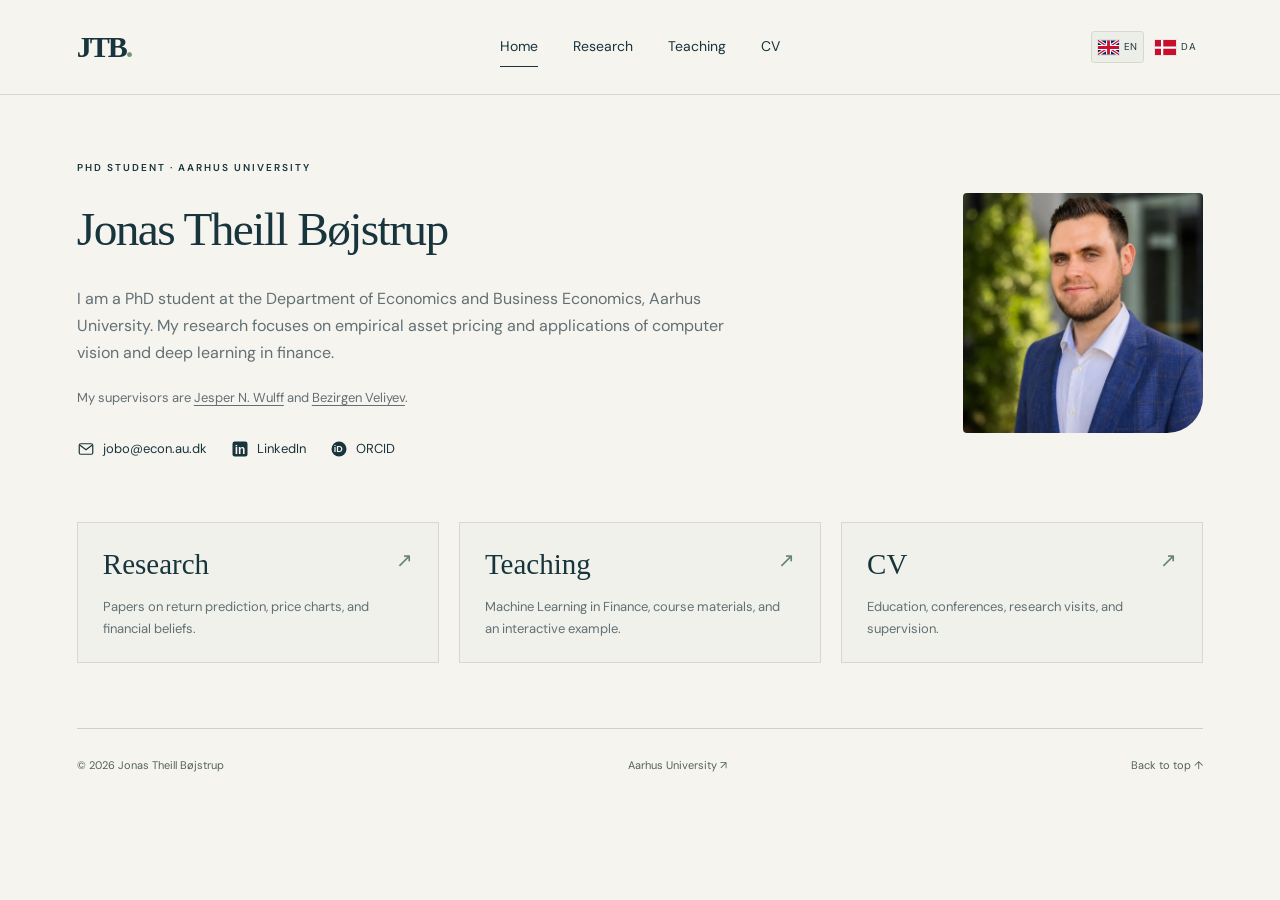
==== commit 37fb3847: "Align language flags top right across all pages" ====
--- a/index.html
+++ b/index.html
@@ -1 +1 @@
-<!doctype html><html lang="en"><head><meta charset="utf-8"><meta name="viewport" content="width=device-width,initial-scale=1"><title>Home — Jonas Theill Bøjstrup</title><meta name="description" content="Jonas Theill Bøjstrup — PhD student at Aarhus University. Empirical asset pricing, computer vision, and artificial intelligence."><meta name="theme-color" content="#142f38"><meta property="og:title" content="Jonas Theill Bøjstrup · Home"><meta property="og:description" content="Jonas Theill Bøjstrup — PhD student at Aarhus University. Empirical asset pricing, computer vision, and artificial intelligence."><meta property="og:image" content="https://theill95.github.io/assets/portrait.webp"><meta property="og:type" content="website"><link rel="canonical" href="https://theill95.github.io/index.html"><link rel="alternate" hreflang="en" href="https://theill95.github.io/index.html"><link rel="alternate" hreflang="da" href="https://theill95.github.io/da/index.html"><link rel="icon" href="assets/favicon.svg" type="image/svg+xml"><link rel="stylesheet" href="assets/style.css?v=20261013-nav"><script src="assets/site.js" defer></script></head><body id="top"><a class="skip" href="#main">Skip to content</a><header class="header"><div class="header-left"><a class="wordmark" href="index.html" aria-label="Jonas Theill Bøjstrup, home">JTB<span class="wordmark-dot">.</span></a><div class="language-switch" aria-label="Language"><a class="language-option selected" href="index.html" lang="en" hreflang="en" aria-label="Read in English" aria-current="true"><svg viewBox="0 0 30 20" width="21" height="15" aria-hidden="true" focusable="false"><path fill="#012169" d="M0 0h30v20H0z"/><path stroke="#fff" stroke-width="5" d="m0 0 30 20M30 0 0 20"/><path stroke="#c8102e" stroke-width="2" d="m0 0 30 20M30 0 0 20"/><path stroke="#fff" stroke-width="7" d="M15 0v20M0 10h30"/><path stroke="#c8102e" stroke-width="4" d="M15 0v20M0 10h30"/></svg><span>EN</span></a><a class="language-option" href="da/index.html" lang="da" hreflang="da" aria-label="Læs på dansk"><svg viewBox="0 0 28 20" width="21" height="15" aria-hidden="true" focusable="false"><path fill="#c8102e" d="M0 0h28v20H0z"/><path fill="#fff" d="M8 0h3v20H8zM0 8.5h28v3H0z"/></svg><span>DA</span></a></div></div><nav aria-label="Main navigation"><a href="index.html" class="active" aria-current="page">Home</a><a href="research.html">Research</a><a href="teaching.html">Teaching</a><a href="cv.html">CV</a></nav></header><main id="main"><section class="hero home-hero"><div class="hero-copy"><span class="eyebrow">PhD student · Aarhus University</span><h1 class="person-name">Jonas Theill Bøjstrup</h1><p class="hero-description">I am a PhD student at the Department of Economics and Business Economics, Aarhus University. My research focuses on empirical asset pricing and applications of computer vision and deep learning in finance.</p><p class="home-supervisors">My supervisors are <a class="" href="https://jespernwulff.github.io/">Jesper N. Wulff</a> and <a class="" href="https://sites.google.com/site/bezirgenveliyev/">Bezirgen Veliyev</a>.</p><div class="profile-links" aria-label="Contact and profiles"><a href="mailto:jobo@econ.au.dk"><svg width="18" height="18" viewBox="0 0 24 24" aria-hidden="true" focusable="false"><rect x="3" y="5" width="18" height="14" rx="2" fill="none" stroke="currentColor" stroke-width="1.6"/><path d="m4 7 8 6 8-6" fill="none" stroke="currentColor" stroke-width="1.6"/></svg><span>jobo@econ.au.dk</span></a><a href="https://www.linkedin.com/in/jonas-theill-b%C3%B8jstrup-bb6993201/"><svg width="18" height="18" viewBox="0 0 24 24" aria-hidden="true" focusable="false"><rect x="2" y="2" width="20" height="20" rx="3" fill="currentColor"/><text x="5" y="18" fill="#f6f4ef" font-family="Arial,sans-serif" font-size="16" font-weight="bold">in</text></svg><span>LinkedIn</span></a><a href="https://orcid.org/0009-0007-3066-4237"><svg width="18" height="18" viewBox="0 0 24 24" aria-hidden="true" focusable="false"><circle cx="12" cy="12" r="10" fill="currentColor"/><text x="5" y="16" fill="#f6f4ef" font-family="Arial,sans-serif" font-size="12" font-weight="bold">iD</text></svg><span>ORCID</span></a></div></div><div class="portrait-wrap"><img src="assets/portrait.webp" alt="Jonas Theill Bøjstrup" width="1000" height="1000" fetchpriority="high"></div></section><section class="home-links" aria-label="More about my work"><a class="home-card" href="research.html"><h2>Research<span aria-hidden="true">↗</span></h2><p>Papers on return prediction, price charts, and financial beliefs.</p></a><a class="home-card" href="teaching.html"><h2>Teaching<span aria-hidden="true">↗</span></h2><p>Machine Learning in Finance, course materials, and an interactive example.</p></a><a class="home-card" href="cv.html"><h2>CV<span aria-hidden="true">↗</span></h2><p>Education, conferences, research visits, and supervision.</p></a></section></main><footer class="compact-footer"><div class="footer-bottom"><span>© 2026 Jonas Theill Bøjstrup</span><div><a class="" href="https://www.au.dk/en/show/person/jobo%40econ.au.dk">Aarhus University ↗</a></div><a href="#top">Back to top ↑</a></div></footer><div id="notice" role="status" aria-live="polite"></div></body></html>+<!doctype html><html lang="en"><head><meta charset="utf-8"><meta name="viewport" content="width=device-width,initial-scale=1"><title>Home — Jonas Theill Bøjstrup</title><meta name="description" content="Jonas Theill Bøjstrup — PhD student at Aarhus University. Empirical asset pricing, computer vision, and artificial intelligence."><meta name="theme-color" content="#142f38"><meta property="og:title" content="Jonas Theill Bøjstrup · Home"><meta property="og:description" content="Jonas Theill Bøjstrup — PhD student at Aarhus University. Empirical asset pricing, computer vision, and artificial intelligence."><meta property="og:image" content="https://theill95.github.io/assets/portrait.webp"><meta property="og:type" content="website"><link rel="canonical" href="https://theill95.github.io/index.html"><link rel="alternate" hreflang="en" href="https://theill95.github.io/index.html"><link rel="alternate" hreflang="da" href="https://theill95.github.io/da/index.html"><link rel="icon" href="assets/favicon.svg" type="image/svg+xml"><link rel="stylesheet" href="assets/style.css?v=20261013-nav-right"><script src="assets/site.js" defer></script></head><body id="top"><a class="skip" href="#main">Skip to content</a><header class="header"><div class="header-left"><a class="wordmark" href="index.html" aria-label="Jonas Theill Bøjstrup, home">JTB<span class="wordmark-dot">.</span></a></div><nav aria-label="Main navigation"><a href="index.html" class="active" aria-current="page">Home</a><a href="research.html">Research</a><a href="teaching.html">Teaching</a><a href="cv.html">CV</a></nav><div class="language-switch" aria-label="Language"><a class="language-option selected" href="index.html" lang="en" hreflang="en" aria-label="Read in English" aria-current="true"><svg viewBox="0 0 30 20" width="21" height="15" aria-hidden="true" focusable="false"><path fill="#012169" d="M0 0h30v20H0z"/><path stroke="#fff" stroke-width="5" d="m0 0 30 20M30 0 0 20"/><path stroke="#c8102e" stroke-width="2" d="m0 0 30 20M30 0 0 20"/><path stroke="#fff" stroke-width="7" d="M15 0v20M0 10h30"/><path stroke="#c8102e" stroke-width="4" d="M15 0v20M0 10h30"/></svg><span>EN</span></a><a class="language-option" href="da/index.html" lang="da" hreflang="da" aria-label="Læs på dansk"><svg viewBox="0 0 28 20" width="21" height="15" aria-hidden="true" focusable="false"><path fill="#c8102e" d="M0 0h28v20H0z"/><path fill="#fff" d="M8 0h3v20H8zM0 8.5h28v3H0z"/></svg><span>DA</span></a></div></header><main id="main"><section class="hero home-hero"><div class="hero-copy"><span class="eyebrow">PhD student · Aarhus University</span><h1 class="person-name">Jonas Theill Bøjstrup</h1><p class="hero-description">I am a PhD student at the Department of Economics and Business Economics, Aarhus University. My research focuses on empirical asset pricing and applications of computer vision and deep learning in finance.</p><p class="home-supervisors">My supervisors are <a class="" href="https://jespernwulff.github.io/">Jesper N. Wulff</a> and <a class="" href="https://sites.google.com/site/bezirgenveliyev/">Bezirgen Veliyev</a>.</p><div class="profile-links" aria-label="Contact and profiles"><a href="mailto:jobo@econ.au.dk"><svg width="18" height="18" viewBox="0 0 24 24" aria-hidden="true" focusable="false"><rect x="3" y="5" width="18" height="14" rx="2" fill="none" stroke="currentColor" stroke-width="1.6"/><path d="m4 7 8 6 8-6" fill="none" stroke="currentColor" stroke-width="1.6"/></svg><span>jobo@econ.au.dk</span></a><a href="https://www.linkedin.com/in/jonas-theill-b%C3%B8jstrup-bb6993201/"><svg width="18" height="18" viewBox="0 0 24 24" aria-hidden="true" focusable="false"><rect x="2" y="2" width="20" height="20" rx="3" fill="currentColor"/><text x="5" y="18" fill="#f6f4ef" font-family="Arial,sans-serif" font-size="16" font-weight="bold">in</text></svg><span>LinkedIn</span></a><a href="https://orcid.org/0009-0007-3066-4237"><svg width="18" height="18" viewBox="0 0 24 24" aria-hidden="true" focusable="false"><circle cx="12" cy="12" r="10" fill="currentColor"/><text x="5" y="16" fill="#f6f4ef" font-family="Arial,sans-serif" font-size="12" font-weight="bold">iD</text></svg><span>ORCID</span></a></div></div><div class="portrait-wrap"><img src="assets/portrait.webp" alt="Jonas Theill Bøjstrup" width="1000" height="1000" fetchpriority="high"></div></section><section class="home-links" aria-label="More about my work"><a class="home-card" href="research.html"><h2>Research<span aria-hidden="true">↗</span></h2><p>Papers on return prediction, price charts, and financial beliefs.</p></a><a class="home-card" href="teaching.html"><h2>Teaching<span aria-hidden="true">↗</span></h2><p>Machine Learning in Finance, course materials, and an interactive example.</p></a><a class="home-card" href="cv.html"><h2>CV<span aria-hidden="true">↗</span></h2><p>Education, conferences, research visits, and supervision.</p></a></section></main><footer class="compact-footer"><div class="footer-bottom"><span>© 2026 Jonas Theill Bøjstrup</span><div><a class="" href="https://www.au.dk/en/show/person/jobo%40econ.au.dk">Aarhus University ↗</a></div><a href="#top">Back to top ↑</a></div></footer><div id="notice" role="status" aria-live="polite"></div></body></html>
--- a/assets/style.css
+++ b/assets/style.css
@@ -34,3 +34,7 @@
 .language-switch{display:flex;align-items:center;gap:4px}.language-option{display:inline-flex;align-items:center;gap:5px;min-height:32px;padding:3px 6px;font-size:10px;letter-spacing:.4px;border:1px solid transparent;border-radius:3px}.language-option svg{display:block;flex:none;box-shadow:0 0 0 1px #00000010}.language-option:hover{background:#e9ede5;text-decoration:none}.language-option.selected{border-color:var(--line);background:#ecefe7}.language-option span{color:var(--ink)}
 @media(max-width:850px){.header{display:flex;flex-wrap:wrap;justify-content:space-between;gap:16px}.header-left{gap:16px}.header nav{gap:24px}}
 @media(max-width:600px){.header-left{width:100%;justify-content:space-between}.header nav{width:100%;justify-content:space-between}.language-option{min-height:36px;padding:4px 8px}}
+
+.header{display:grid;grid-template-columns:1fr auto 1fr;gap:24px}.header-left{width:auto;justify-self:start}.language-switch{justify-self:end}
+@media(max-width:850px){.header{grid-template-columns:auto 1fr auto;gap:20px}.header nav{justify-self:center;gap:20px}}
+@media(max-width:600px){.header{grid-template-columns:1fr auto;gap:12px}.header-left{width:auto;grid-column:1;grid-row:1}.language-switch{grid-column:2;grid-row:1}.header nav{grid-column:1 / -1;grid-row:2;width:100%;justify-content:space-between}}
